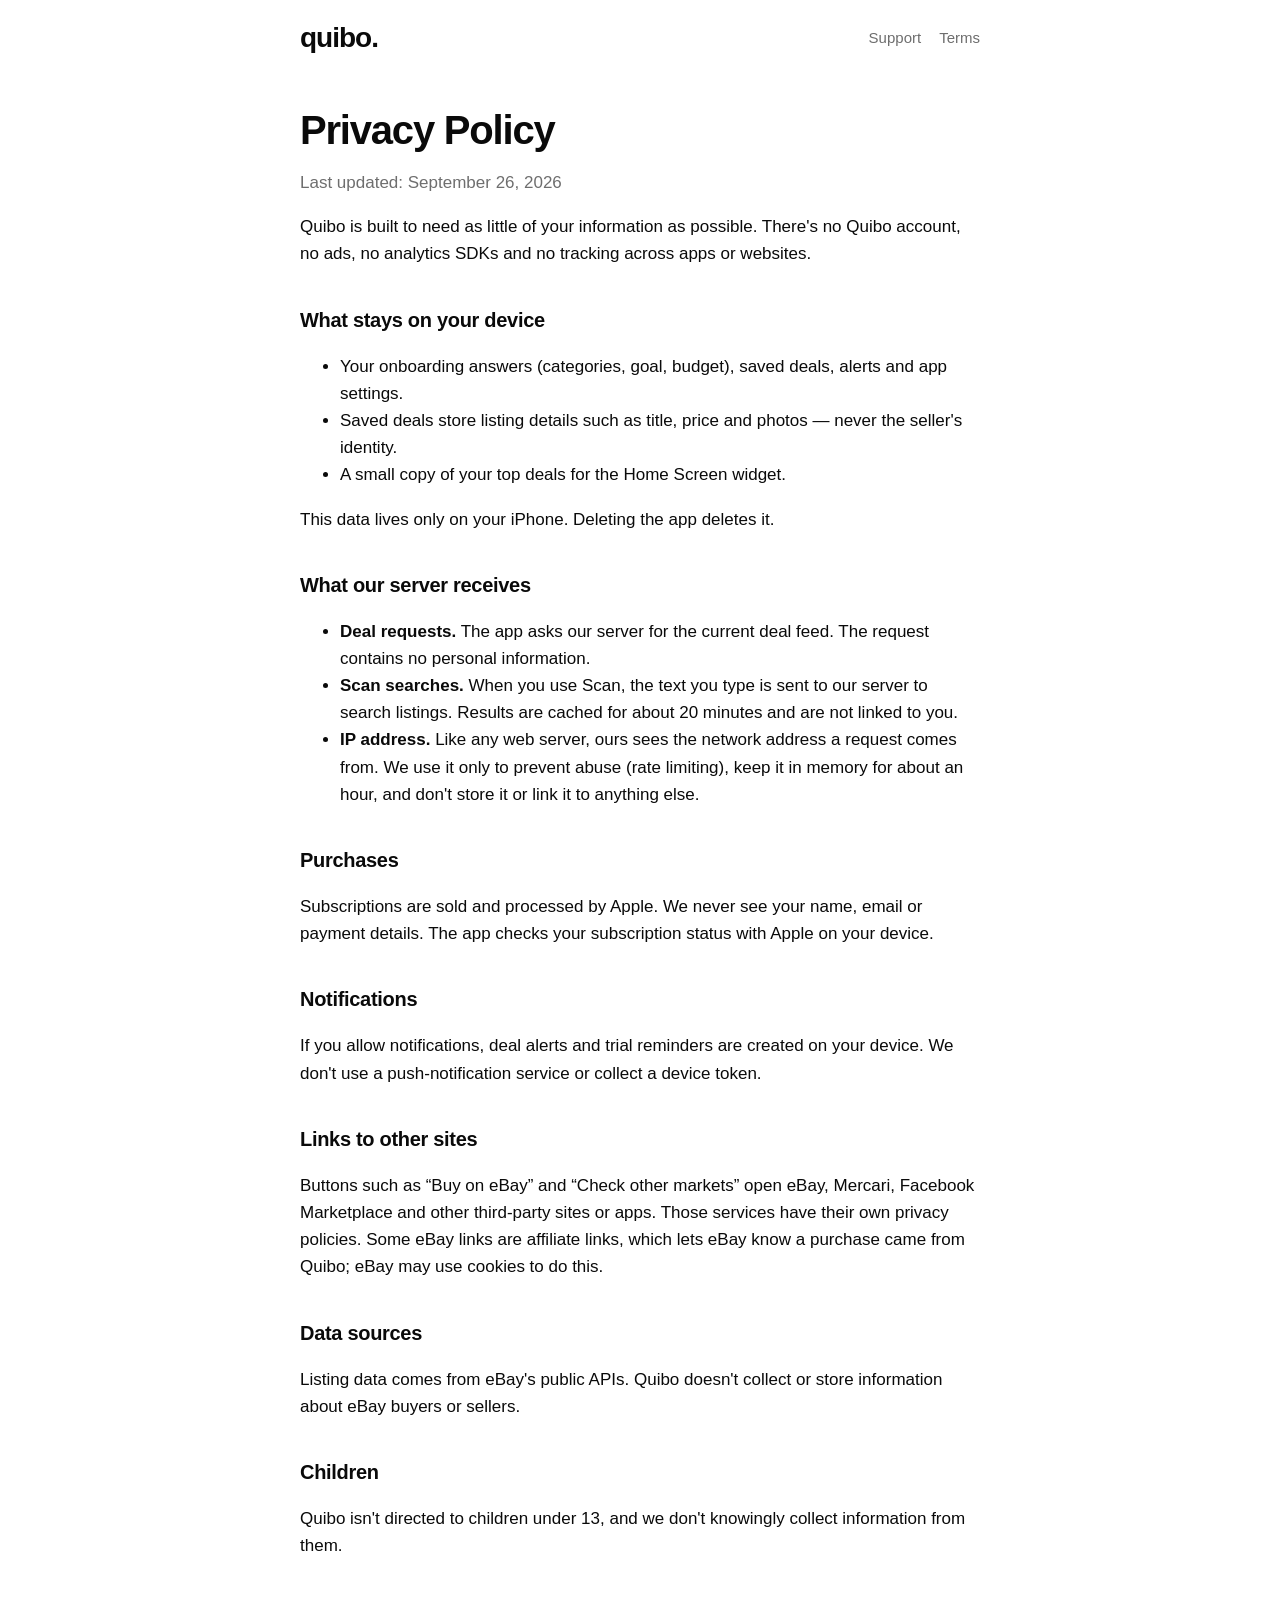
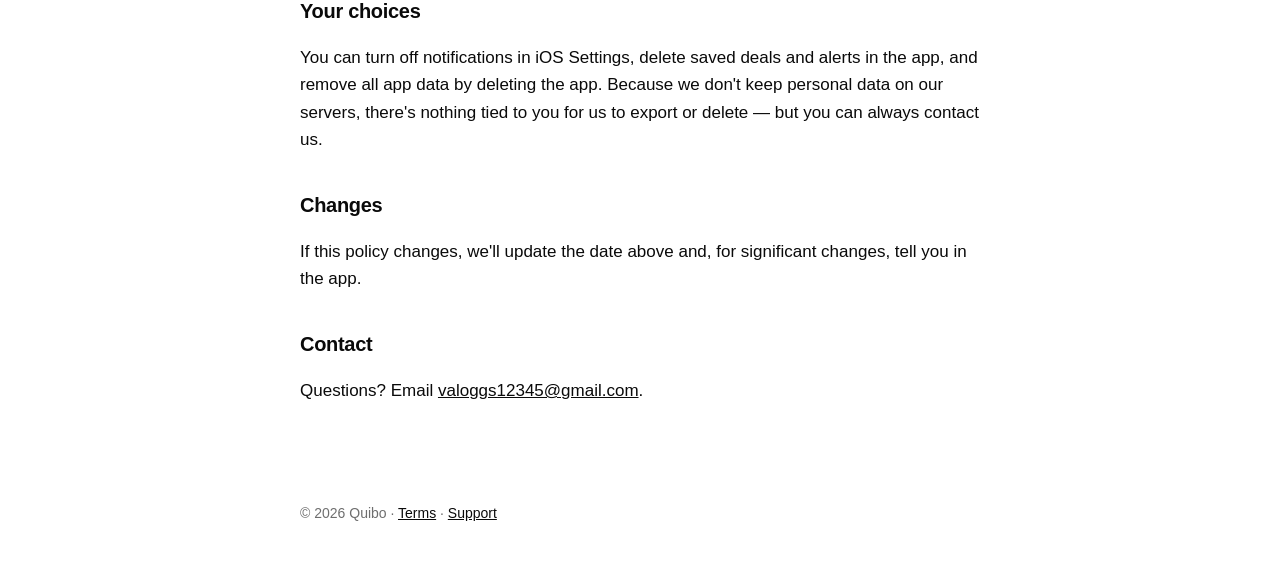
==== privacy.html @ 40a7198e "Quibo website: home, privacy, terms, support Co-Authored-By: Claude Opus 5.5 <noreply@anthropic.com>" ====
<!doctype html>
<html lang="en">
<head>
<meta charset="utf-8"><meta name="viewport" content="width=device-width, initial-scale=1">
<title>Quibo — Privacy Policy</title>
<link rel="stylesheet" href="style.css">
</head>
<body>
<header><a class="wordmark" href="index.html">quibo.</a><nav><a href="support.html">Support</a><a href="terms.html">Terms</a></nav></header>
<main>
<h1>Privacy Policy</h1>
<p class="muted">Last updated: September 26, 2026</p>

<p>Quibo is built to need as little of your information as possible. There's no Quibo account, no ads, no analytics SDKs and no tracking across apps or websites.</p>

<h2>What stays on your device</h2>
<ul>
  <li>Your onboarding answers (categories, goal, budget), saved deals, alerts and app settings.</li>
  <li>Saved deals store listing details such as title, price and photos — never the seller's identity.</li>
  <li>A small copy of your top deals for the Home Screen widget.</li>
</ul>
<p>This data lives only on your iPhone. Deleting the app deletes it.</p>

<h2>What our server receives</h2>
<ul>
  <li><strong>Deal requests.</strong> The app asks our server for the current deal feed. The request contains no personal information.</li>
  <li><strong>Scan searches.</strong> When you use Scan, the text you type is sent to our server to search listings. Results are cached for about 20 minutes and are not linked to you.</li>
  <li><strong>IP address.</strong> Like any web server, ours sees the network address a request comes from. We use it only to prevent abuse (rate limiting), keep it in memory for about an hour, and don't store it or link it to anything else.</li>
</ul>

<h2>Purchases</h2>
<p>Subscriptions are sold and processed by Apple. We never see your name, email or payment details. The app checks your subscription status with Apple on your device.</p>

<h2>Notifications</h2>
<p>If you allow notifications, deal alerts and trial reminders are created on your device. We don't use a push-notification service or collect a device token.</p>

<h2>Links to other sites</h2>
<p>Buttons such as “Buy on eBay” and “Check other markets” open eBay, Mercari, Facebook Marketplace and other third-party sites or apps. Those services have their own privacy policies. Some eBay links are affiliate links, which lets eBay know a purchase came from Quibo; eBay may use cookies to do this.</p>

<h2>Data sources</h2>
<p>Listing data comes from eBay's public APIs. Quibo doesn't collect or store information about eBay buyers or sellers.</p>

<h2>Children</h2>
<p>Quibo isn't directed to children under 13, and we don't knowingly collect information from them.</p>

<h2>Your choices</h2>
<p>You can turn off notifications in iOS Settings, delete saved deals and alerts in the app, and remove all app data by deleting the app. Because we don't keep personal data on our servers, there's nothing tied to you for us to export or delete — but you can always contact us.</p>

<h2>Changes</h2>
<p>If this policy changes, we'll update the date above and, for significant changes, tell you in the app.</p>

<h2>Contact</h2>
<p>Questions? Email <a href="mailto:valoggs12345@gmail.com">valoggs12345@gmail.com</a>.</p>
</main>
<footer>© 2026 Quibo · <a href="terms.html">Terms</a> · <a href="support.html">Support</a></footer>
</body>
</html>
---- style.css ----
:root { --bg: #fff; --ink: #0a0a0a; --muted: #6e6e6e; --line: #e2e2e2; --surface: #f5f5f5; }
@media (prefers-color-scheme: dark) { :root { --bg: #000; --ink: #fff; --muted: #8a8a8a; --line: #262626; --surface: #0f0f0f; } }
* { box-sizing: border-box; }
body { margin: 0; background: var(--bg); color: var(--ink); font: 17px/1.6 -apple-system, BlinkMacSystemFont, "SF Pro Text", "Helvetica Neue", Arial, sans-serif; -webkit-font-smoothing: antialiased; }
main { max-width: 720px; margin: 0 auto; padding: 32px 20px 80px; }
header { display: flex; align-items: center; justify-content: space-between; max-width: 720px; margin: 0 auto; padding: 24px 20px 0; }
.wordmark { font: 900 28px/1 ui-rounded, -apple-system, sans-serif; letter-spacing: -1px; color: var(--ink); text-decoration: none; }
nav a { color: var(--muted); text-decoration: none; margin-left: 18px; font-size: 15px; }
nav a:hover { color: var(--ink); }
h1 { font-size: 40px; line-height: 1.1; letter-spacing: -1.2px; margin: 24px 0 8px; }
h2 { font-size: 20px; letter-spacing: -0.3px; margin: 36px 0 8px; }
p, li { color: var(--ink); }
.muted { color: var(--muted); }
a { color: var(--ink); }
.card { background: var(--surface); border: 1px solid var(--line); border-radius: 20px; padding: 20px; margin: 16px 0; }
.hero { font-size: 56px; letter-spacing: -2px; line-height: 1.02; margin: 40px 0 16px; }
.pill { display: inline-block; background: var(--ink); color: var(--bg); border-radius: 999px; padding: 4px 12px; font-weight: 800; font-size: 14px; }
.grid { display: grid; grid-template-columns: repeat(auto-fit, minmax(200px, 1fr)); gap: 12px; }
.button { display: inline-block; background: var(--ink); color: var(--bg); border-radius: 16px; padding: 14px 22px; font-weight: 700; text-decoration: none; margin-top: 12px; }
footer { max-width: 720px; margin: 0 auto; padding: 0 20px 40px; color: var(--muted); font-size: 14px; }
@media (max-width: 480px) { .hero { font-size: 40px; } h1 { font-size: 32px; } }
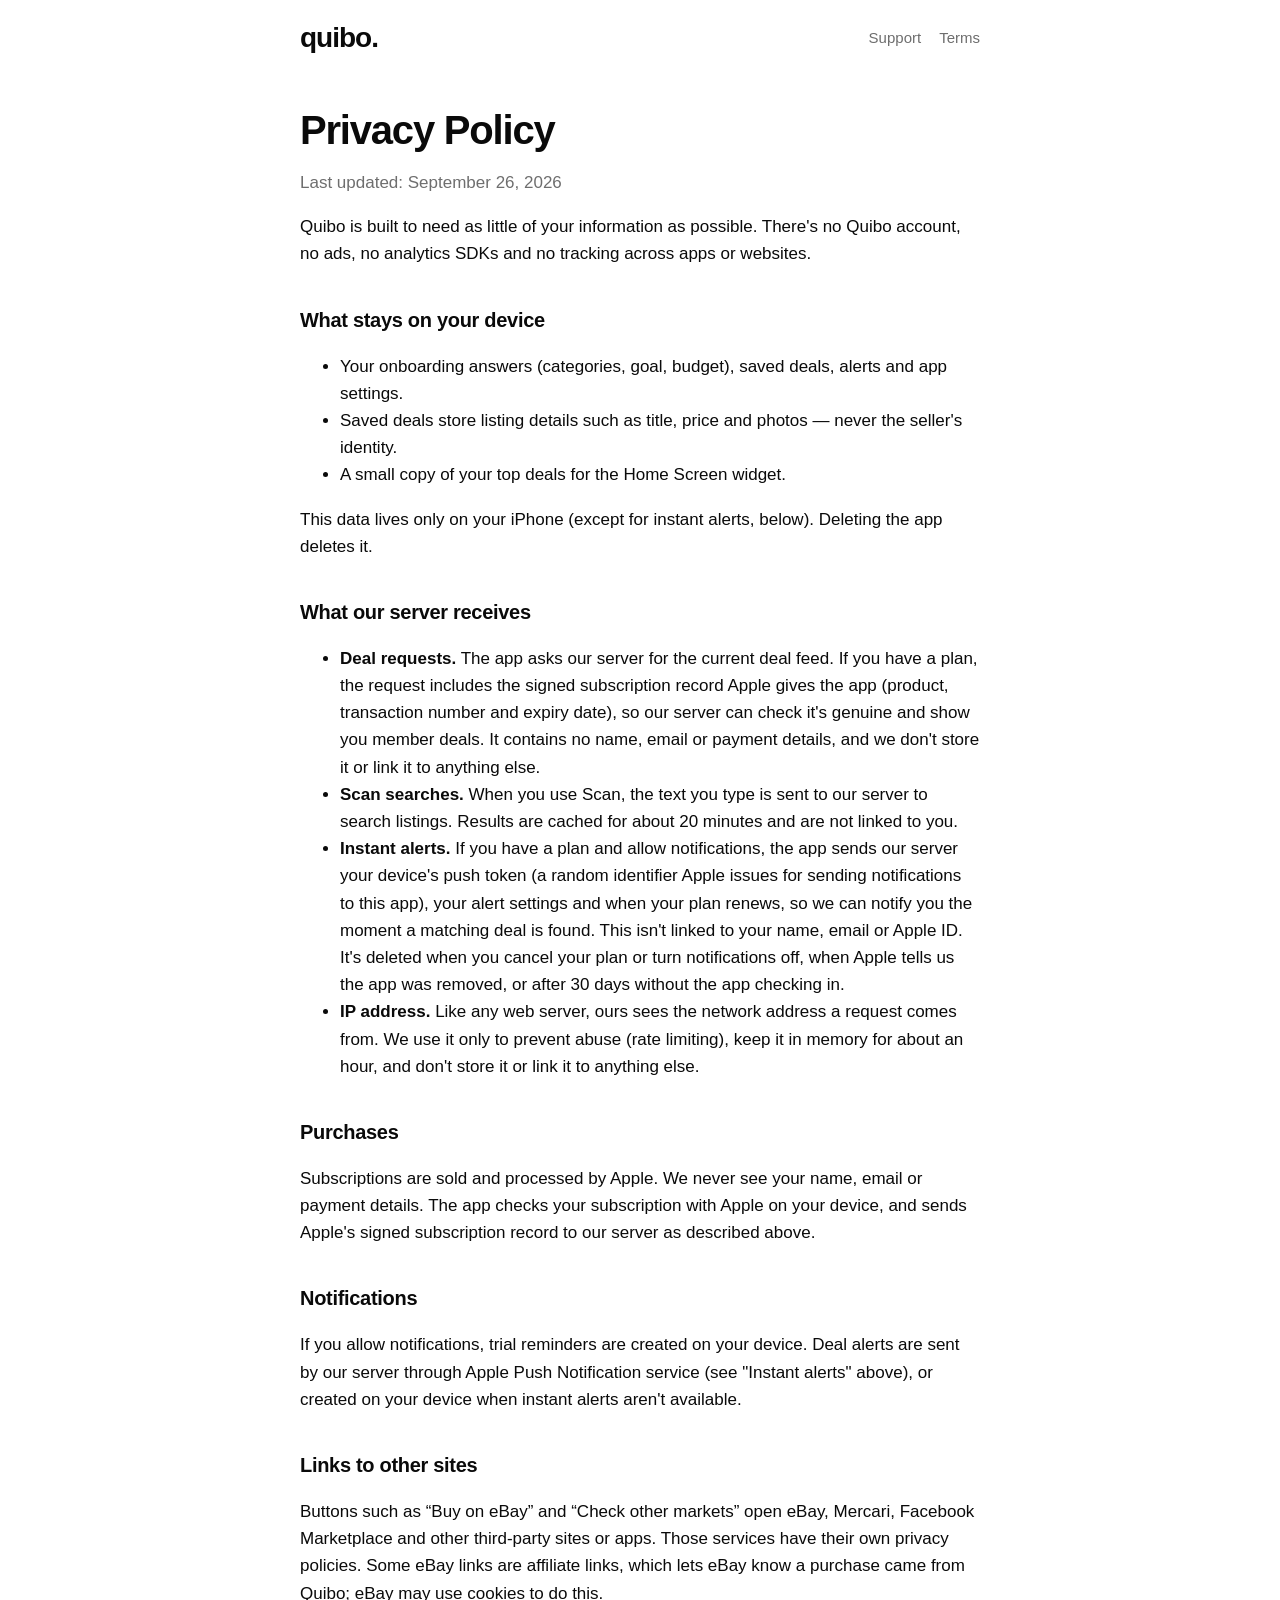
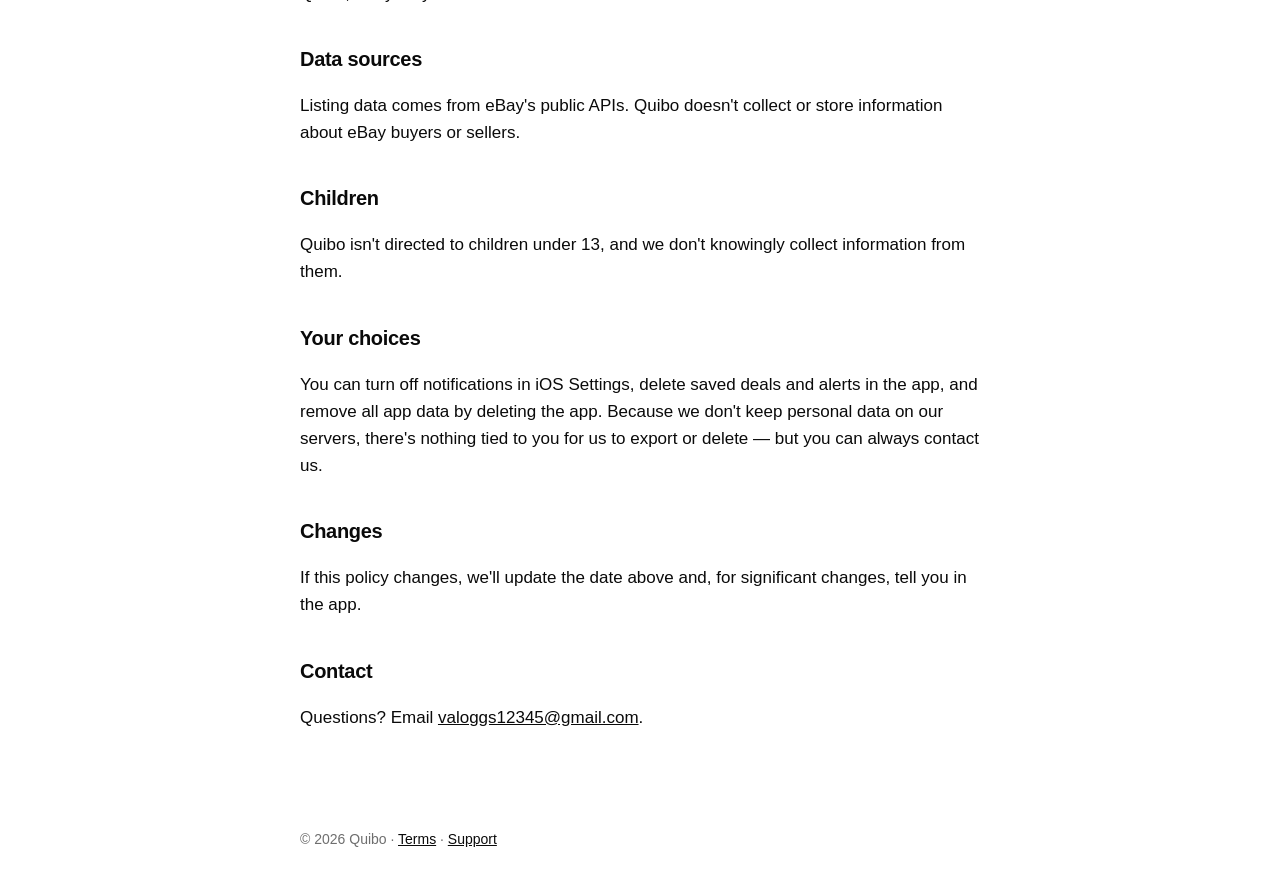
==== commit 147c01ef: "Update site: one plan (Quibo Pro), trading cards focus, purchase checks in privacy policy, favicons " ====
--- a/privacy.html
+++ b/privacy.html
@@ -4,6 +4,8 @@
 <meta charset="utf-8"><meta name="viewport" content="width=device-width, initial-scale=1">
 <title>Quibo — Privacy Policy</title>
 <link rel="stylesheet" href="style.css">
+<link rel="icon" type="image/png" href="favicon.png">
+<link rel="apple-touch-icon" href="apple-touch-icon.png">
 </head>
 <body>
 <header><a class="wordmark" href="index.html">quibo.</a><nav><a href="support.html">Support</a><a href="terms.html">Terms</a></nav></header>
@@ -19,20 +21,21 @@
   <li>Saved deals store listing details such as title, price and photos — never the seller's identity.</li>
   <li>A small copy of your top deals for the Home Screen widget.</li>
 </ul>
-<p>This data lives only on your iPhone. Deleting the app deletes it.</p>
+<p>This data lives only on your iPhone (except for instant alerts, below). Deleting the app deletes it.</p>
 
 <h2>What our server receives</h2>
 <ul>
-  <li><strong>Deal requests.</strong> The app asks our server for the current deal feed. The request contains no personal information.</li>
+  <li><strong>Deal requests.</strong> The app asks our server for the current deal feed. If you have a plan, the request includes the signed subscription record Apple gives the app (product, transaction number and expiry date), so our server can check it's genuine and show you member deals. It contains no name, email or payment details, and we don't store it or link it to anything else.</li>
   <li><strong>Scan searches.</strong> When you use Scan, the text you type is sent to our server to search listings. Results are cached for about 20 minutes and are not linked to you.</li>
+  <li><strong>Instant alerts.</strong> If you have a plan and allow notifications, the app sends our server your device's push token (a random identifier Apple issues for sending notifications to this app), your alert settings and when your plan renews, so we can notify you the moment a matching deal is found. This isn't linked to your name, email or Apple ID. It's deleted when you cancel your plan or turn notifications off, when Apple tells us the app was removed, or after 30 days without the app checking in.</li>
   <li><strong>IP address.</strong> Like any web server, ours sees the network address a request comes from. We use it only to prevent abuse (rate limiting), keep it in memory for about an hour, and don't store it or link it to anything else.</li>
 </ul>
 
 <h2>Purchases</h2>
-<p>Subscriptions are sold and processed by Apple. We never see your name, email or payment details. The app checks your subscription status with Apple on your device.</p>
+<p>Subscriptions are sold and processed by Apple. We never see your name, email or payment details. The app checks your subscription with Apple on your device, and sends Apple's signed subscription record to our server as described above.</p>
 
 <h2>Notifications</h2>
-<p>If you allow notifications, deal alerts and trial reminders are created on your device. We don't use a push-notification service or collect a device token.</p>
+<p>If you allow notifications, trial reminders are created on your device. Deal alerts are sent by our server through Apple Push Notification service (see "Instant alerts" above), or created on your device when instant alerts aren't available.</p>
 
 <h2>Links to other sites</h2>
 <p>Buttons such as “Buy on eBay” and “Check other markets” open eBay, Mercari, Facebook Marketplace and other third-party sites or apps. Those services have their own privacy policies. Some eBay links are affiliate links, which lets eBay know a purchase came from Quibo; eBay may use cookies to do this.</p>
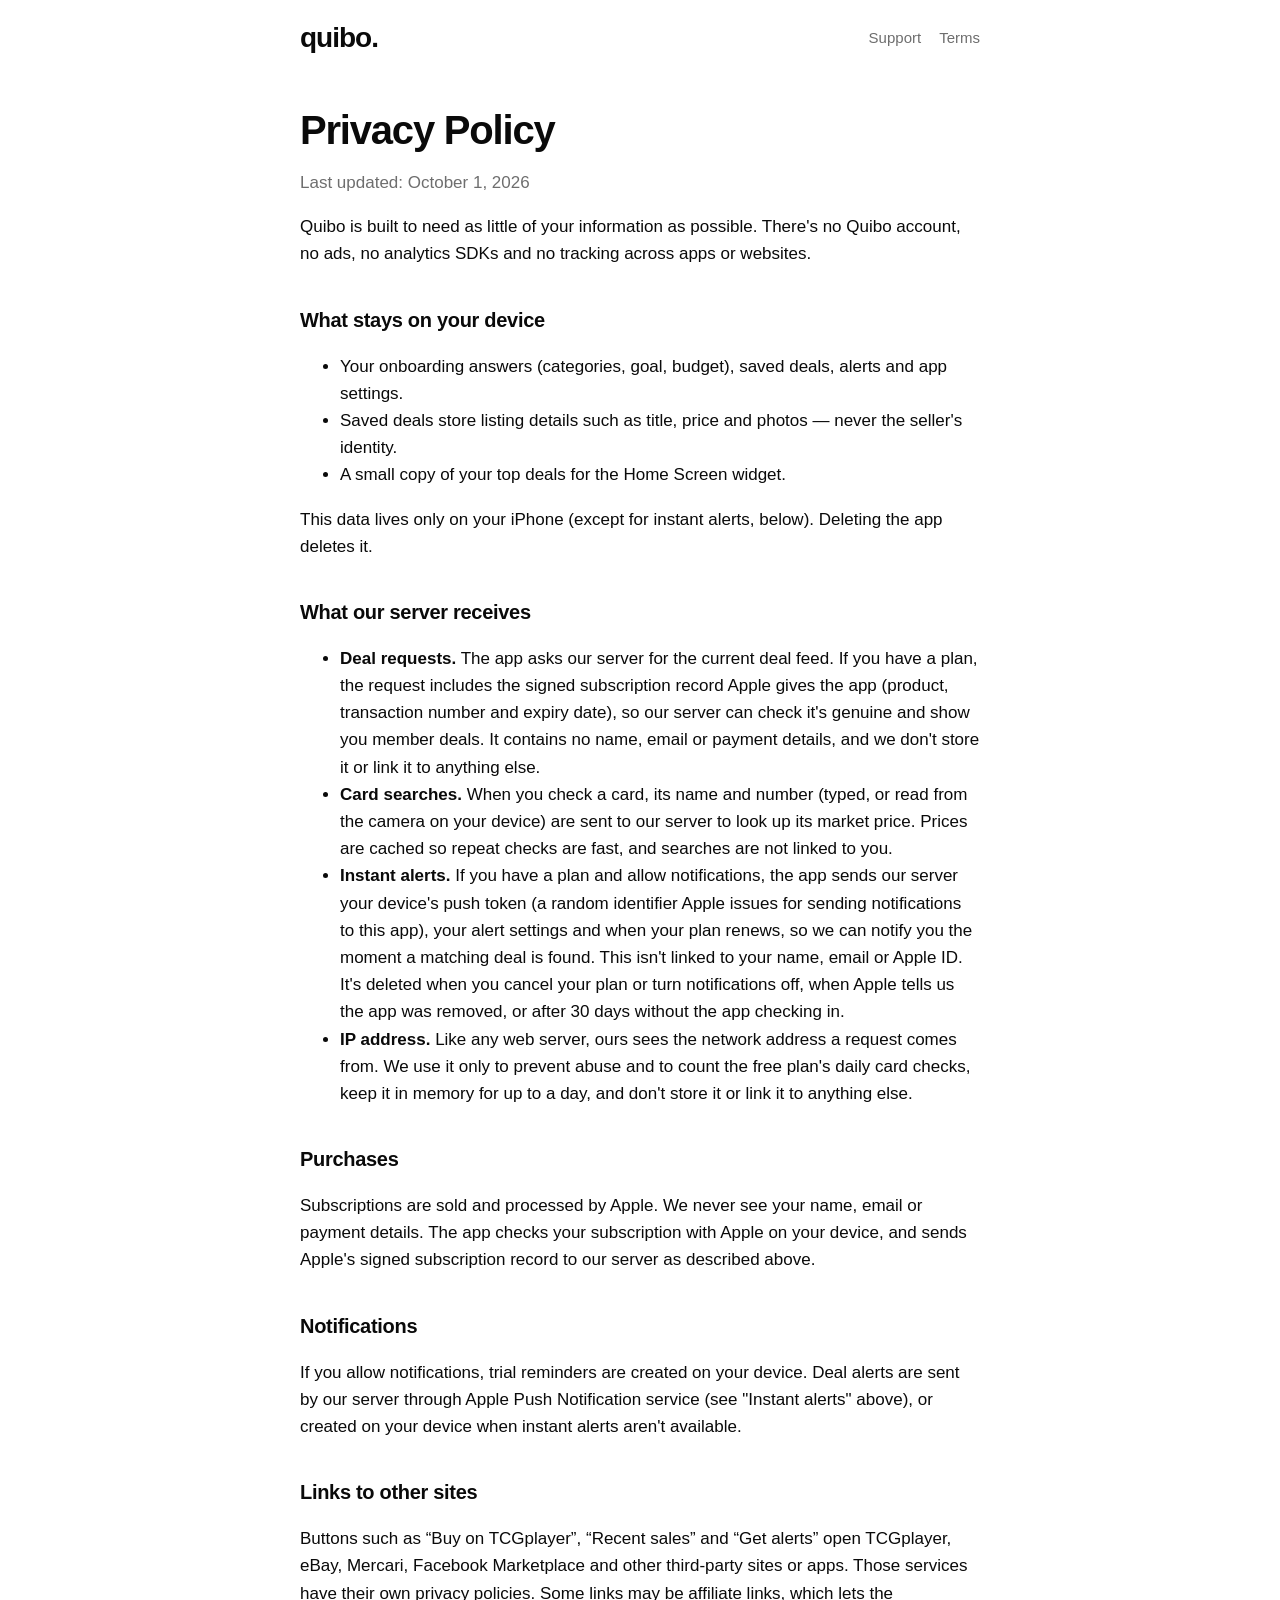
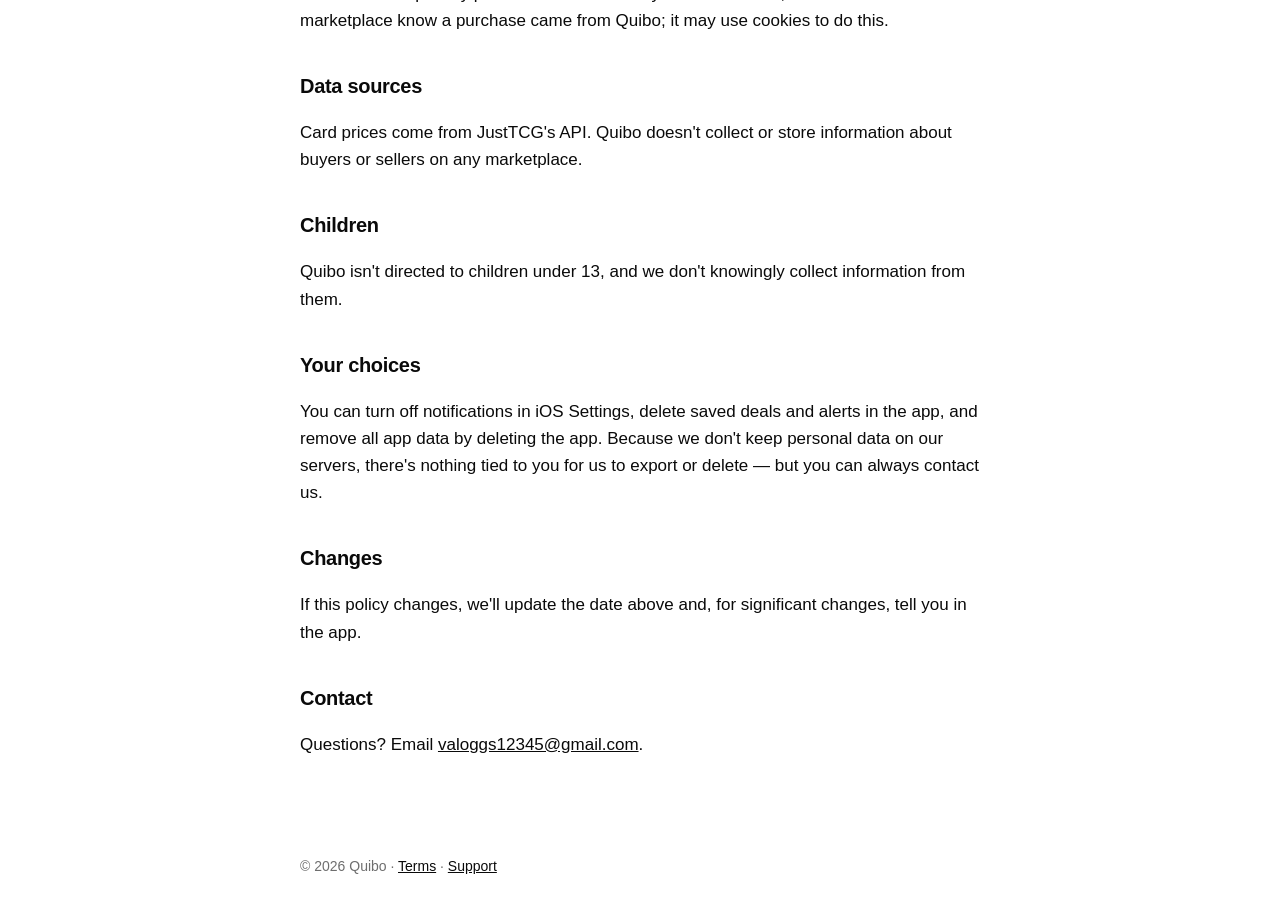
==== commit ece0a05e: "Site: the card-deal app, with early-access sign-up The home page described the old eBay feed; it now" ====
--- a/privacy.html
+++ b/privacy.html
@@ -11,7 +11,7 @@
 <header><a class="wordmark" href="index.html">quibo.</a><nav><a href="support.html">Support</a><a href="terms.html">Terms</a></nav></header>
 <main>
 <h1>Privacy Policy</h1>
-<p class="muted">Last updated: September 26, 2026</p>
+<p class="muted">Last updated: October 1, 2026</p>
 
 <p>Quibo is built to need as little of your information as possible. There's no Quibo account, no ads, no analytics SDKs and no tracking across apps or websites.</p>
 
@@ -26,9 +26,9 @@
 <h2>What our server receives</h2>
 <ul>
   <li><strong>Deal requests.</strong> The app asks our server for the current deal feed. If you have a plan, the request includes the signed subscription record Apple gives the app (product, transaction number and expiry date), so our server can check it's genuine and show you member deals. It contains no name, email or payment details, and we don't store it or link it to anything else.</li>
-  <li><strong>Scan searches.</strong> When you use Scan, the text you type is sent to our server to search listings. Results are cached for about 20 minutes and are not linked to you.</li>
+  <li><strong>Card searches.</strong> When you check a card, its name and number (typed, or read from the camera on your device) are sent to our server to look up its market price. Prices are cached so repeat checks are fast, and searches are not linked to you.</li>
   <li><strong>Instant alerts.</strong> If you have a plan and allow notifications, the app sends our server your device's push token (a random identifier Apple issues for sending notifications to this app), your alert settings and when your plan renews, so we can notify you the moment a matching deal is found. This isn't linked to your name, email or Apple ID. It's deleted when you cancel your plan or turn notifications off, when Apple tells us the app was removed, or after 30 days without the app checking in.</li>
-  <li><strong>IP address.</strong> Like any web server, ours sees the network address a request comes from. We use it only to prevent abuse (rate limiting), keep it in memory for about an hour, and don't store it or link it to anything else.</li>
+  <li><strong>IP address.</strong> Like any web server, ours sees the network address a request comes from. We use it only to prevent abuse and to count the free plan's daily card checks, keep it in memory for up to a day, and don't store it or link it to anything else.</li>
 </ul>
 
 <h2>Purchases</h2>
@@ -38,10 +38,10 @@
 <p>If you allow notifications, trial reminders are created on your device. Deal alerts are sent by our server through Apple Push Notification service (see "Instant alerts" above), or created on your device when instant alerts aren't available.</p>
 
 <h2>Links to other sites</h2>
-<p>Buttons such as “Buy on eBay” and “Check other markets” open eBay, Mercari, Facebook Marketplace and other third-party sites or apps. Those services have their own privacy policies. Some eBay links are affiliate links, which lets eBay know a purchase came from Quibo; eBay may use cookies to do this.</p>
+<p>Buttons such as “Buy on TCGplayer”, “Recent sales” and “Get alerts” open TCGplayer, eBay, Mercari, Facebook Marketplace and other third-party sites or apps. Those services have their own privacy policies. Some links may be affiliate links, which lets the marketplace know a purchase came from Quibo; it may use cookies to do this.</p>
 
 <h2>Data sources</h2>
-<p>Listing data comes from eBay's public APIs. Quibo doesn't collect or store information about eBay buyers or sellers.</p>
+<p>Card prices come from JustTCG's API. Quibo doesn't collect or store information about buyers or sellers on any marketplace.</p>
 
 <h2>Children</h2>
 <p>Quibo isn't directed to children under 13, and we don't knowingly collect information from them.</p>
